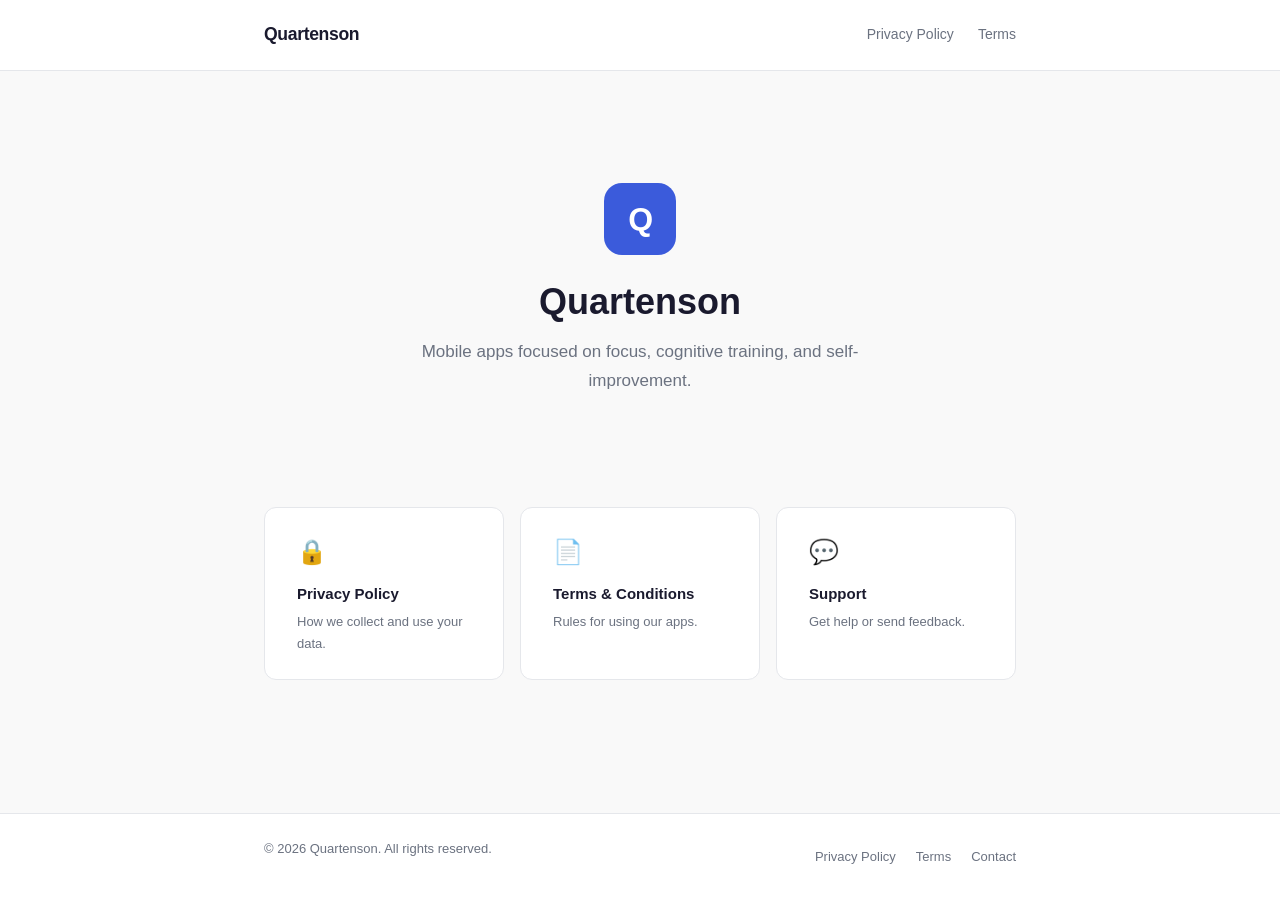
==== index.html @ 2cf26a0f "Add static legal site: homepage, privacy policy, terms, CSS, README" ====
<!DOCTYPE html>
<html lang="en">
<head>
  <meta charset="UTF-8" />
  <meta name="viewport" content="width=device-width, initial-scale=1.0" />
  <meta name="description" content="Quartenson – Mobile apps focused on focus, cognitive training, and self-improvement." />
  <title>Quartenson</title>
  <link rel="stylesheet" href="css/style.css" />
</head>
<body>

  <header class="site-header">
    <div class="header-inner">
      <a href="index.html" class="site-logo">Quartenson</a>
      <nav class="site-nav" aria-label="Main navigation">
        <a href="privacy-policy.html">Privacy Policy</a>
        <a href="terms-and-conditions.html">Terms</a>
      </nav>
    </div>
  </header>

  <main>
    <section class="hero">
      <div class="hero-logo-placeholder" aria-hidden="true">Q</div>
      <h1>Quartenson</h1>
      <p>Mobile apps focused on focus, cognitive training, and self-improvement.</p>
    </section>

    <div class="nav-cards">
      <a class="nav-card" href="privacy-policy.html">
        <span class="nav-card-icon" aria-hidden="true">🔒</span>
        <span class="nav-card-title">Privacy Policy</span>
        <span class="nav-card-desc">How we collect and use your data.</span>
      </a>

      <a class="nav-card" href="terms-and-conditions.html">
        <span class="nav-card-icon" aria-hidden="true">📄</span>
        <span class="nav-card-title">Terms &amp; Conditions</span>
        <span class="nav-card-desc">Rules for using our apps.</span>
      </a>

      <a class="nav-card" href="mailto:support@quartenson.com">
        <span class="nav-card-icon" aria-hidden="true">💬</span>
        <span class="nav-card-title">Support</span>
        <span class="nav-card-desc">Get help or send feedback.</span>
      </a>
    </div>
  </main>

  <footer class="site-footer">
    <div class="footer-inner">
      <p>&copy; <span id="year"></span> Quartenson. All rights reserved.</p>
      <nav class="footer-links" aria-label="Footer navigation">
        <a href="privacy-policy.html">Privacy Policy</a>
        <a href="terms-and-conditions.html">Terms</a>
        <a href="mailto:support@quartenson.com">Contact</a>
      </nav>
    </div>
  </footer>

  <script>
    document.getElementById('year').textContent = new Date().getFullYear();
  </script>
</body>
</html>
---- css/style.css ----
/* ============================================================
   Quartenson Legal – shared stylesheet
   ============================================================ */

/* ── Reset / base ────────────────────────────────────────── */
*, *::before, *::after {
  box-sizing: border-box;
  margin: 0;
  padding: 0;
}

html {
  font-size: 16px;
  scroll-behavior: smooth;
}

body {
  font-family: -apple-system, BlinkMacSystemFont, "Segoe UI", Roboto,
               "Helvetica Neue", Arial, sans-serif;
  background-color: var(--bg);
  color: var(--text);
  line-height: 1.7;
  min-height: 100vh;
  display: flex;
  flex-direction: column;
}

/* ── CSS variables (light mode default) ─────────────────── */
:root {
  --bg:          #f9f9f9;
  --surface:     #ffffff;
  --border:      #e5e7eb;
  --text:        #1a1a2e;
  --text-muted:  #6b7280;
  --accent:      #3b5bdb;
  --accent-hover:#2f4ac4;
  --link:        #3b5bdb;
}

/* ── Dark mode ───────────────────────────────────────────── */
@media (prefers-color-scheme: dark) {
  :root {
    --bg:          #0f1117;
    --surface:     #1a1d27;
    --border:      #2d3148;
    --text:        #e8eaf6;
    --text-muted:  #9ca3af;
    --accent:      #7c8ff0;
    --accent-hover:#9ba7f5;
    --link:        #7c8ff0;
  }
}

/* ── Layout ──────────────────────────────────────────────── */
.site-header {
  border-bottom: 1px solid var(--border);
  background: var(--surface);
}

.header-inner {
  max-width: 800px;
  margin: 0 auto;
  padding: 1.25rem 1.5rem;
  display: flex;
  align-items: center;
  justify-content: space-between;
  flex-wrap: wrap;
  gap: 0.75rem;
}

.site-logo {
  font-size: 1.1rem;
  font-weight: 700;
  letter-spacing: -0.02em;
  color: var(--text);
  text-decoration: none;
}

.site-logo:hover {
  color: var(--accent);
}

.site-nav {
  display: flex;
  gap: 1.5rem;
}

.site-nav a {
  font-size: 0.875rem;
  color: var(--text-muted);
  text-decoration: none;
  transition: color 0.15s;
}

.site-nav a:hover,
.site-nav a[aria-current="page"] {
  color: var(--accent);
}

main {
  flex: 1;
  max-width: 800px;
  width: 100%;
  margin: 0 auto;
  padding: 3rem 1.5rem 4rem;
}

.site-footer {
  border-top: 1px solid var(--border);
  background: var(--surface);
}

.footer-inner {
  max-width: 800px;
  margin: 0 auto;
  padding: 1.5rem;
  display: flex;
  align-items: center;
  justify-content: space-between;
  flex-wrap: wrap;
  gap: 0.75rem;
}

.footer-inner p {
  font-size: 0.8125rem;
  color: var(--text-muted);
}

.footer-links {
  display: flex;
  gap: 1.25rem;
}

.footer-links a {
  font-size: 0.8125rem;
  color: var(--text-muted);
  text-decoration: none;
  transition: color 0.15s;
}

.footer-links a:hover {
  color: var(--accent);
}

/* ── Typography ──────────────────────────────────────────── */
h1, h2, h3 {
  line-height: 1.3;
  color: var(--text);
}

h1 { font-size: 2rem;   font-weight: 700; margin-bottom: 0.75rem; }
h2 { font-size: 1.25rem; font-weight: 600; margin-top: 2.5rem; margin-bottom: 0.5rem; }
h3 { font-size: 1rem;   font-weight: 600; margin-top: 1.5rem; margin-bottom: 0.25rem; }

p  { margin-bottom: 1rem; }
ul, ol { margin-bottom: 1rem; padding-left: 1.5rem; }
li { margin-bottom: 0.25rem; }

a {
  color: var(--link);
  text-decoration: underline;
  text-decoration-thickness: 1px;
  text-underline-offset: 2px;
  transition: color 0.15s;
}

a:hover { color: var(--accent-hover); }

/* ── Homepage specific ───────────────────────────────────── */
.hero {
  text-align: center;
  padding: 4rem 0 3rem;
}

.hero-logo-placeholder {
  width: 72px;
  height: 72px;
  border-radius: 18px;
  background: var(--accent);
  display: inline-flex;
  align-items: center;
  justify-content: center;
  margin-bottom: 1.5rem;
  font-size: 2rem;
  color: #fff;
  font-weight: 800;
  letter-spacing: -0.05em;
}

.hero h1 {
  font-size: 2.25rem;
  margin-bottom: 0.75rem;
}

.hero p {
  font-size: 1.0625rem;
  color: var(--text-muted);
  max-width: 480px;
  margin: 0 auto 2rem;
}

.nav-cards {
  display: flex;
  flex-wrap: wrap;
  gap: 1rem;
  justify-content: center;
  margin-top: 2rem;
}

.nav-card {
  background: var(--surface);
  border: 1px solid var(--border);
  border-radius: 12px;
  padding: 1.5rem 2rem;
  text-decoration: none;
  color: var(--text);
  min-width: 200px;
  flex: 1;
  max-width: 240px;
  transition: border-color 0.15s, box-shadow 0.15s;
}

.nav-card:hover {
  border-color: var(--accent);
  box-shadow: 0 0 0 3px rgba(59, 91, 219, 0.08);
  color: var(--text);
  text-decoration: none;
}

.nav-card-icon {
  font-size: 1.5rem;
  margin-bottom: 0.5rem;
  display: block;
}

.nav-card-title {
  font-size: 0.9375rem;
  font-weight: 600;
  display: block;
  margin-bottom: 0.25rem;
}

.nav-card-desc {
  font-size: 0.8125rem;
  color: var(--text-muted);
  display: block;
}

/* ── Legal page specific ─────────────────────────────────── */
.page-header {
  margin-bottom: 2.5rem;
  padding-bottom: 1.5rem;
  border-bottom: 1px solid var(--border);
}

.page-header h1 {
  margin-bottom: 0.5rem;
}

.page-meta {
  font-size: 0.875rem;
  color: var(--text-muted);
}

.legal-body {
  font-size: 0.9375rem;
}

.legal-body h2:first-of-type {
  margin-top: 1.5rem;
}

/* ── Responsive ──────────────────────────────────────────── */
@media (max-width: 600px) {
  main { padding: 2rem 1.25rem 3rem; }
  .hero { padding: 2.5rem 0 2rem; }
  .hero h1 { font-size: 1.75rem; }
  h1 { font-size: 1.625rem; }
  .nav-card { max-width: 100%; }
  .footer-inner { flex-direction: column; align-items: flex-start; }
}
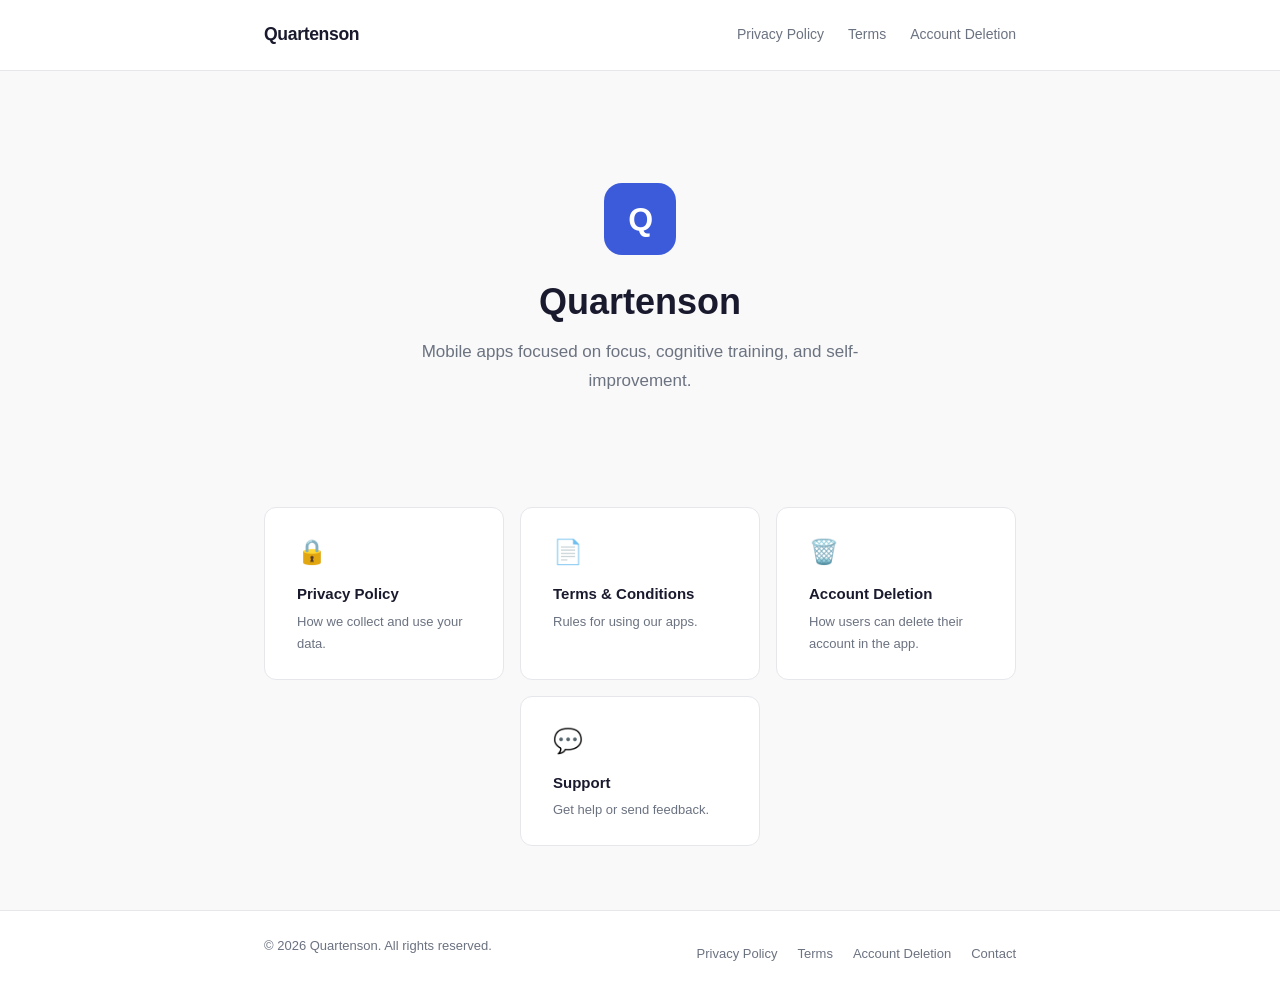
==== commit 7e9f43a0: "feat: added account deletion page and updated details" ====
--- a/index.html
+++ b/index.html
@@ -15,6 +15,7 @@
       <nav class="site-nav" aria-label="Main navigation">
         <a href="privacy-policy.html">Privacy Policy</a>
         <a href="terms-and-conditions.html">Terms</a>
+        <a href="account-deletion.html">Account Deletion</a>
       </nav>
     </div>
   </header>
@@ -39,7 +40,13 @@
         <span class="nav-card-desc">Rules for using our apps.</span>
       </a>
 
-      <a class="nav-card" href="mailto:support@quartenson.com">
+      <a class="nav-card" href="account-deletion.html">
+        <span class="nav-card-icon" aria-hidden="true">🗑️</span>
+        <span class="nav-card-title">Account Deletion</span>
+        <span class="nav-card-desc">How users can delete their account in the app.</span>
+      </a>
+
+      <a class="nav-card" href="mailto:quartenson.support@gmail.com">
         <span class="nav-card-icon" aria-hidden="true">💬</span>
         <span class="nav-card-title">Support</span>
         <span class="nav-card-desc">Get help or send feedback.</span>
@@ -53,7 +60,8 @@
       <nav class="footer-links" aria-label="Footer navigation">
         <a href="privacy-policy.html">Privacy Policy</a>
         <a href="terms-and-conditions.html">Terms</a>
-        <a href="mailto:support@quartenson.com">Contact</a>
+        <a href="account-deletion.html">Account Deletion</a>
+        <a href="mailto:quartenson.support@gmail.com">Contact</a>
       </nav>
     </div>
   </footer>
